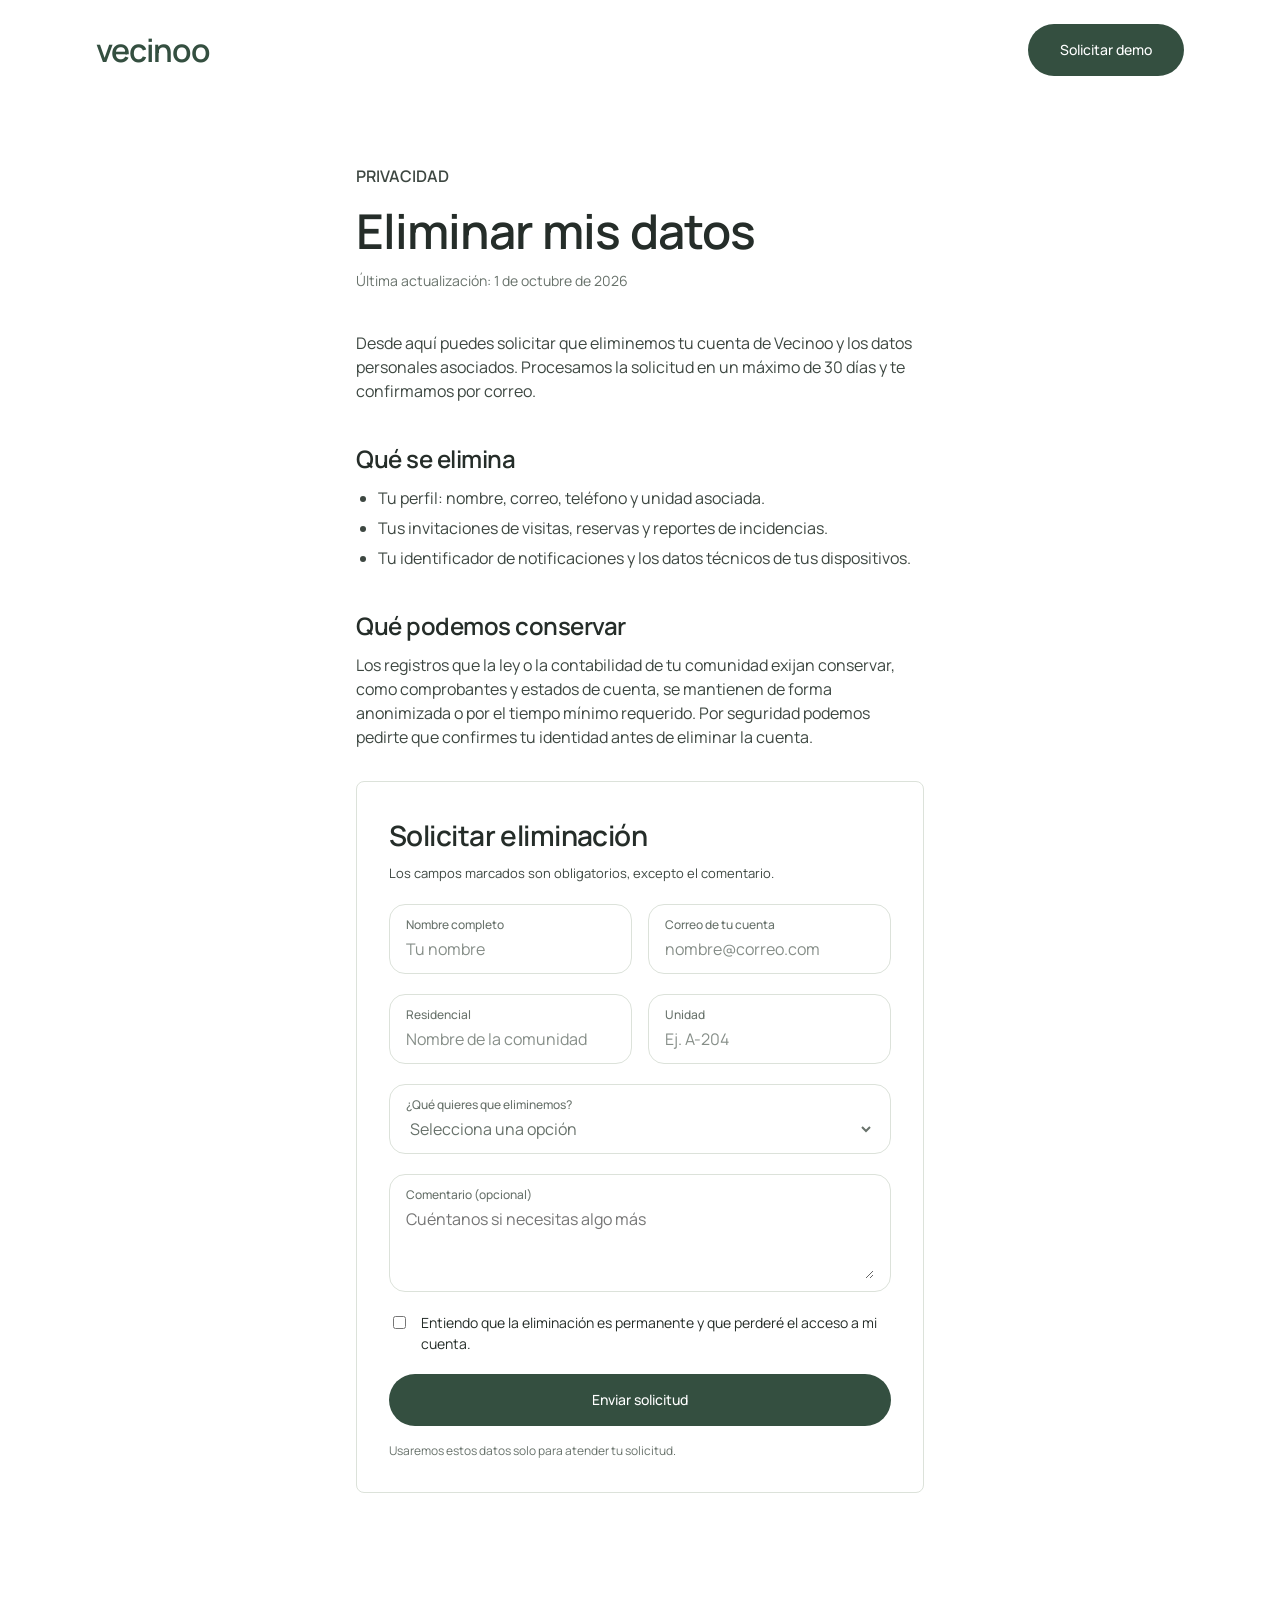
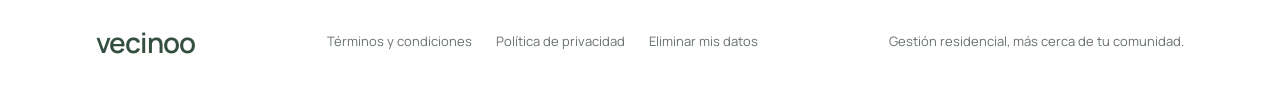
==== eliminar-datos.html @ 98c2f52f "Add terms, privacy policy and data deletion request pages Add /terminos, /privacidad and /eliminar-d" ====
<!doctype html>
<html lang="es">
<head>
<meta charset="UTF-8" />
<meta name="viewport" content="width=device-width, initial-scale=1.0" />
<title>Eliminar mis datos — Vecinoo</title>
<meta name="description" content="Solicita la eliminación de tu cuenta y tus datos personales de Vecinoo." />
<link rel="preconnect" href="https://fonts.googleapis.com">
<link rel="preconnect" href="https://fonts.gstatic.com" crossorigin>
<link href="https://fonts.googleapis.com/css2?family=Manrope:wght@400;500;600;700&display=swap" rel="stylesheet">
<link rel="stylesheet" href="/styles.css" />
</head>
<body>

<header class="nav">
  <div class="container nav-inner">
    <a href="/" class="logo">vecinoo</a>
    <a href="/#demo" class="btn btn-primary">Solicitar demo</a>
  </div>
</header>

<main class="legal">
  <div class="container legal-inner">
    <p class="eyebrow">Privacidad</p>
    <h1>Eliminar mis datos</h1>
    <p class="legal-meta">Última actualización: 1 de octubre de 2026</p>

    <p>Desde aquí puedes solicitar que eliminemos tu cuenta de Vecinoo y los datos personales asociados. Procesamos la solicitud en un máximo de 30 días y te confirmamos por correo.</p>

    <h2>Qué se elimina</h2>
    <ul>
      <li>Tu perfil: nombre, correo, teléfono y unidad asociada.</li>
      <li>Tus invitaciones de visitas, reservas y reportes de incidencias.</li>
      <li>Tu identificador de notificaciones y los datos técnicos de tus dispositivos.</li>
    </ul>

    <h2>Qué podemos conservar</h2>
    <p>Los registros que la ley o la contabilidad de tu comunidad exijan conservar, como comprobantes y estados de cuenta, se mantienen de forma anonimizada o por el tiempo mínimo requerido. Por seguridad podemos pedirte que confirmes tu identidad antes de eliminar la cuenta.</p>

    <form class="demo-form" id="delete-form" novalidate>
      <h3>Solicitar eliminación</h3>
      <p class="form-hint">Los campos marcados son obligatorios, excepto el comentario.</p>
      <div class="form-grid">
          <label class="field"><span>Nombre completo</span><input name="nombre" type="text" placeholder="Tu nombre" autocomplete="name" required /></label>
          <label class="field"><span>Correo de tu cuenta</span><input name="correo" type="email" placeholder="nombre@correo.com" autocomplete="email" required /></label>
          <label class="field"><span>Residencial</span><input name="residencial" type="text" placeholder="Nombre de la comunidad" required /></label>
          <label class="field"><span>Unidad</span><input name="unidad" type="text" placeholder="Ej. A-204" required /></label>
          <label class="field field-wide"><span>¿Qué quieres que eliminemos?</span><select name="alcance" required>
              <option value="" selected disabled>Selecciona una opción</option>
              <option>Mi cuenta y todos mis datos</option>
              <option>Solo algunos datos (indícalos abajo)</option>
            </select></label>
          <label class="field field-wide"><span>Comentario (opcional)</span><textarea name="comentario" placeholder="Cuéntanos si necesitas algo más"></textarea></label>
      </div>
      <label class="check"><input type="checkbox" name="confirmo" required /><span>Entiendo que la eliminación es permanente y que perderé el acceso a mi cuenta.</span></label>
      <button type="submit" class="btn btn-primary btn-block" style="margin-top:20px">Enviar solicitud</button>
      <p class="form-status" id="form-status" role="status" aria-live="polite">Usaremos estos datos solo para atender tu solicitud.</p>
    </form>
  </div>
</main>

<footer class="footer">
  <div class="container footer-inner">
    <a href="/" class="logo">vecinoo</a>
    <nav class="footer-links" aria-label="Legal">
      <a href="/terminos">Términos y condiciones</a>
      <a href="/privacidad">Política de privacidad</a>
      <a href="/eliminar-datos">Eliminar mis datos</a>
    </nav>
    <p>Gestión residencial, más cerca de tu comunidad.</p>
  </div>
</footer>

<script>
  var form = document.getElementById('delete-form');
  var status = document.getElementById('form-status');
  // No backend yet: opens a pre-filled email to the privacy inbox.
  form.addEventListener('submit', function (e) {
    e.preventDefault();
    if (!form.checkValidity()) { form.reportValidity(); return; }
    var d = new FormData(form);
    var body = [
      'Nombre: ' + d.get('nombre'),
      'Correo de la cuenta: ' + d.get('correo'),
      'Residencial: ' + d.get('residencial'),
      'Unidad: ' + d.get('unidad'),
      'Alcance: ' + d.get('alcance'),
      'Comentario: ' + (d.get('comentario') || '—')
    ].join('\n');
    window.location.href = 'mailto:hola@vecinoo.app?subject=' +
      encodeURIComponent('Solicitud de eliminación de datos') + '&body=' + encodeURIComponent(body);
    status.textContent = 'Se abrió tu correo con la solicitud lista para enviar.';
  });
</script>

</body>
</html>
---- styles.css ----
:root {
  --ink: #252d29;
  --muted: #68726b;
  --brand: #344f40;
  --canvas: #f7f8f4;
  --subtle: #eef2eb;
  --accent: #dde8d6;
  --lavender: #e8e3f3;
  --honey: #f8e4af;
  --line: #dce2da;
  --max-width: 1248px;
}

* { box-sizing: border-box; }

html { scroll-behavior: smooth; scroll-padding-top: 100px; }

body {
  margin: 0;
  background: #fff;
  color: var(--ink);
  font-family: 'Manrope', -apple-system, BlinkMacSystemFont, sans-serif;
  line-height: 1.5;
  -webkit-font-smoothing: antialiased;
}

img { max-width: 100%; height: auto; display: block; }

.container { max-width: calc(var(--max-width) + 192px); margin: 0 auto; padding: 0 96px; }

h1, h2, h3, p, ul, ol { margin: 0; }
h1, h2, h3 { font-weight: 600; letter-spacing: -0.02em; }
h2 { font-size: 48px; line-height: 1.12; }
ul, ol { padding: 0; list-style: none; }

.eyebrow {
  font-size: 13px;
  font-weight: 600;
  text-transform: uppercase;
  color: var(--brand);
}

/* Buttons */
.btn {
  display: inline-flex;
  align-items: center;
  justify-content: center;
  height: 52px;
  padding: 0 32px;
  border-radius: 999px;
  border: 0;
  font: 500 14px/20px 'Manrope', sans-serif;
  text-decoration: none;
  cursor: pointer;
  transition: opacity 0.15s ease, background 0.15s ease;
}
.btn-primary { background: var(--brand); color: #fff; }
.btn-primary:hover { opacity: 0.9; }
.btn-text { background: transparent; color: var(--brand); }
.btn-text:hover { background: var(--subtle); }
.btn-block { width: 100%; }
.btn:focus-visible, a:focus-visible, input:focus-visible, select:focus-visible {
  outline: 2px solid var(--brand);
  outline-offset: 2px;
}

/* Nav */
.nav { position: sticky; top: 0; z-index: 20; background: rgba(255, 255, 255, 0.92); backdrop-filter: blur(8px); }
.nav-inner { height: 100px; display: flex; align-items: center; justify-content: space-between; gap: 24px; }
.nav .btn { height: 52px; }
.logo { font-size: 32px; font-weight: 600; letter-spacing: -0.03em; color: var(--brand); text-decoration: none; }
.nav-links { display: flex; gap: 32px; }
.nav-links a { font-size: 14px; font-weight: 500; color: var(--brand); text-decoration: none; }
.nav-links a:hover { text-decoration: underline; text-underline-offset: 4px; }

/* Hero */
.hero { padding-top: 40px; }
.hero-inner { display: flex; flex-direction: column; align-items: center; text-align: center; gap: 24px; }
.hero h1 { font-size: 64px; line-height: 1.12; }
.hero .lede { font-size: 20px; color: var(--muted); }
.hero-actions { display: flex; gap: 16px; }
.hero-note { font-size: 13px; color: var(--muted); }
.hero-stage { width: 100%; background: var(--lavender); margin-top: 8px; }
.hero-stage img { width: 100%; }

/* Value strip */
.value-strip { background: var(--ink); color: #fff; }
.value-strip ul { display: flex; justify-content: space-between; gap: 24px; padding-top: 26px; padding-bottom: 26px; font-size: 14px; }
.value-strip li { display: flex; gap: 18px; }
.value-strip li span { color: var(--honey); font-weight: 600; }

/* Profiles */
.profiles { padding: 88px 0; }
.profiles-head { display: flex; justify-content: space-between; align-items: flex-start; gap: 48px; margin: 40px 0 40px; }
.profiles-head p { width: 460px; flex: none; font-size: 20px; color: var(--muted); }
.profile-grid { display: grid; grid-template-columns: repeat(3, 1fr); gap: 24px; }
.profile-card { border-radius: 16px; padding: 28px; display: flex; flex-direction: column; min-height: 303px; }
.profile-card h3 { font-size: 26px; line-height: 1.45; margin: 24px 0 12px; }
.profile-card p:not(.card-tag) { color: var(--muted); font-size: 16px; margin-bottom: auto; }
.card-tag { font-size: 12px; font-weight: 600; text-transform: uppercase; color: var(--brand); }
.card-link { margin-top: 24px; font-size: 14px; font-weight: 600; color: var(--brand); text-decoration: none; }
.card-link:hover { text-decoration: underline; text-underline-offset: 4px; }
.tone-sage { background: var(--subtle); }
.tone-lavender { background: var(--lavender); }
.tone-honey { background: #fdf1d2; }

/* Experience */
.experience { background: var(--subtle); padding: 88px 0; }
.experience-inner { display: grid; grid-template-columns: 520px 1fr; gap: 80px; align-items: center; }
.experience h2 { margin: 24px 0 24px; }
.experience-lede { font-size: 18px; color: var(--muted); margin-bottom: 36px; max-width: 500px; }
.feature-list li { border-top: 1px solid var(--line); padding: 16px 0 22px; }
.feature-list h3 { font-size: 20px; font-weight: 500; margin-bottom: 8px; }
.feature-list p { color: var(--muted); }
.experience-art { display: flex; justify-content: center; }
.experience-art img { width: 100%; max-width: 654px; }

/* Pricing */
.pricing { padding: 88px 0 96px; text-align: center; }
.pricing h2 { margin: 28px 0 28px; }
.pricing-lede { font-size: 18px; color: var(--muted); }

.pricing-calculator { max-width: 560px; margin: 36px auto 40px; text-align: left; }
.pricing-calculator label { display: flex; justify-content: space-between; font-size: 16px; font-weight: 500; margin-bottom: 16px; }
.pricing-calculator output { font-weight: 600; color: var(--brand); }
.pricing-calculator input[type="range"] {
  --fill: 10%;
  width: 100%;
  height: 6px;
  border-radius: 999px;
  appearance: none;
  -webkit-appearance: none;
  cursor: pointer;
  background: linear-gradient(to right, var(--brand) var(--fill), var(--line) var(--fill));
}
.pricing-calculator input[type="range"]::-webkit-slider-thumb {
  -webkit-appearance: none; appearance: none;
  width: 22px; height: 22px; border-radius: 50%;
  background: var(--brand); border: 0;
}
.pricing-calculator input[type="range"]::-moz-range-thumb {
  width: 22px; height: 22px; border-radius: 50%;
  background: var(--brand); border: 0;
}

.pricing-grid { display: grid; grid-template-columns: repeat(3, 1fr); gap: 24px; text-align: left; }
.price-card { display: flex; flex-direction: column; padding: 28px; border: 1px solid var(--line); border-radius: 12px; background: #fff; }
.price-card-featured { background: var(--subtle); border: 2px solid var(--brand); }
.price-card h3 { font-size: 20px; font-weight: 500; margin: 24px 0 24px; }
.price-total { display: flex; justify-content: space-between; align-items: flex-start; }
.price-amount { font-size: 44px; font-weight: 600; line-height: 1.2; letter-spacing: -0.02em; }
.price-period { font-size: 14px; color: var(--muted); padding-top: 6px; }
.price-per-unit { font-size: 14px; color: var(--muted); padding: 8px 0 20px; border-bottom: 1px solid var(--line); margin-bottom: 20px; }
.check-list { display: flex; flex-direction: column; gap: 12px; margin-bottom: 32px; font-size: 16px; }
.check-list li::before { content: "✓"; margin-right: 10px; font-weight: 600; }
.price-card .btn { margin-top: auto; }
.pricing-note { margin-top: 32px; font-size: 13px; color: var(--muted); }

/* Demo */
.demo { background: var(--ink); color: #fff; padding: 88px 0; }
.demo-inner { display: grid; grid-template-columns: 480px 1fr; gap: 96px; align-items: center; }
.demo .eyebrow { color: var(--honey); }
.demo h2 { font-size: 46px; margin: 28px 0; }
.demo-lede { font-size: 18px; margin-bottom: 28px; max-width: 460px; }
.demo-steps { border-top: 1px solid var(--line); padding-top: 28px; display: flex; flex-direction: column; gap: 0; font-size: 16px; }
.demo-steps li span { display: inline-block; width: 36px; }

.demo-form { background: #fff; color: var(--ink); border-radius: 8px; padding: 32px; }
.demo-form h3 { font-size: 28px; }
.form-hint { font-size: 13px; color: var(--muted); margin: 8px 0 20px; }
.form-grid { display: grid; grid-template-columns: 1fr 1fr; gap: 20px 16px; margin-bottom: 20px; }
.field {
  display: flex; flex-direction: column; gap: 4px;
  padding: 12px 16px;
  border: 1px solid var(--line);
  border-radius: 16px;
  background: #fff;
}
.field:focus-within { border-color: var(--brand); }
.field-wide { grid-column: 1 / -1; }
.field span { font-size: 12px; font-weight: 500; color: var(--muted); line-height: 16px; }
.field input, .field select {
  border: 0; padding: 0; background: transparent; outline: 0;
  font: 400 16px/24px 'Manrope', sans-serif;
  color: var(--ink);
  width: 100%;
}
.field input::placeholder { color: var(--muted); opacity: 0.8; }
.field select:invalid { color: var(--muted); }
.field:has(:user-invalid) { border-color: #b3261e; }
.form-status { font-size: 12px; color: var(--muted); margin-top: 16px; }

/* Footer */
.footer-inner { display: flex; align-items: center; justify-content: space-between; padding-top: 32px; padding-bottom: 32px; }
.footer-inner p { font-size: 13px; color: var(--muted); }
.footer .logo { font-size: 28px; }

/* Tablet */
@media (max-width: 1100px) {
  .container { padding: 0 40px; }
  .hero h1 { font-size: 52px; }
  h2 { font-size: 40px; }
  .profiles-head { flex-direction: column; gap: 20px; }
  .profiles-head p { width: auto; }
  .experience-inner { grid-template-columns: 1fr; gap: 48px; }
  .demo-inner { grid-template-columns: 1fr; gap: 48px; }
  .demo-lede { max-width: none; }
}

/* Mobile */
@media (max-width: 760px) {
  html { scroll-padding-top: 76px; }
  .container { padding: 0 20px; }
  .nav-inner { height: 76px; }
  .nav-links { display: none; }
  .logo { font-size: 26px; }
  .nav .btn { height: 44px; padding: 0 20px; }
  .hero h1 { font-size: 36px; }
  .hero h1 br, .hero .lede br, .pricing h2 br, .pricing-lede br { display: none; }
  .hero .lede { font-size: 17px; }
  .hero-actions { flex-direction: column; width: 100%; }
  .hero-actions .btn { width: 100%; }
  .hero-stage { margin: 8px -20px 0; width: calc(100% + 40px); }
  .value-strip ul { flex-wrap: wrap; gap: 12px 24px; }
  .value-strip li { width: calc(50% - 12px); }
  h2 { font-size: 32px; }
  .profiles, .experience, .demo { padding: 56px 0; }
  .pricing { padding: 56px 0; }
  .profile-grid, .pricing-grid { grid-template-columns: 1fr; }
  .profile-card { min-height: 0; }
  .profile-card h3 { font-size: 22px; }
  .form-grid { grid-template-columns: 1fr; }
  .demo h2 { font-size: 34px; }
  .demo-form { padding: 24px 20px; }
  .footer-inner { flex-direction: column; gap: 8px; text-align: center; }
}

/* Legal pages */
.legal { padding: 64px 0 96px; }
.legal-inner { max-width: 760px; }
.legal h1 { font-size: 48px; line-height: 1.12; margin: 16px 0 12px; }
.legal .legal-meta { font-size: 14px; color: var(--muted); margin-bottom: 40px; }
.legal h2 { font-size: 24px; line-height: 1.3; margin: 40px 0 12px; }
.legal p, .legal li { font-size: 16px; color: #3d4741; }
.legal p + p { margin-top: 12px; }
.legal ul { list-style: disc; padding-left: 22px; margin-top: 12px; display: flex; flex-direction: column; gap: 6px; }
.legal a { color: var(--brand); text-underline-offset: 3px; }
.legal .demo-form { margin-top: 32px; border: 1px solid var(--line); padding: 32px; }
.legal .check { display: flex; gap: 12px; align-items: flex-start; font-size: 14px; color: var(--ink); }
.legal .check input { margin-top: 4px; accent-color: var(--brand); }
.legal textarea {
  border: 0; padding: 0; background: transparent; outline: 0; resize: vertical; min-height: 72px;
  font: 400 16px/24px 'Manrope', sans-serif; color: var(--ink); width: 100%;
}
.footer-links { display: flex; gap: 24px; flex-wrap: wrap; }
.footer-links a { font-size: 13px; color: var(--muted); text-decoration: none; }
.footer-links a:hover { color: var(--brand); text-decoration: underline; text-underline-offset: 3px; }

@media (max-width: 760px) {
  .legal { padding: 40px 0 64px; }
  .legal h1 { font-size: 34px; }
  .legal .demo-form { padding: 24px 20px; }
  .footer-inner { flex-wrap: wrap; justify-content: center; }
  .footer-links { justify-content: center; }
}
.legal .form-hint { font-size: 13px; margin: 8px 0 20px; }
.legal .form-status { font-size: 12px; color: var(--muted); margin-top: 16px; }
.legal .demo-form h3 { margin: 0; }
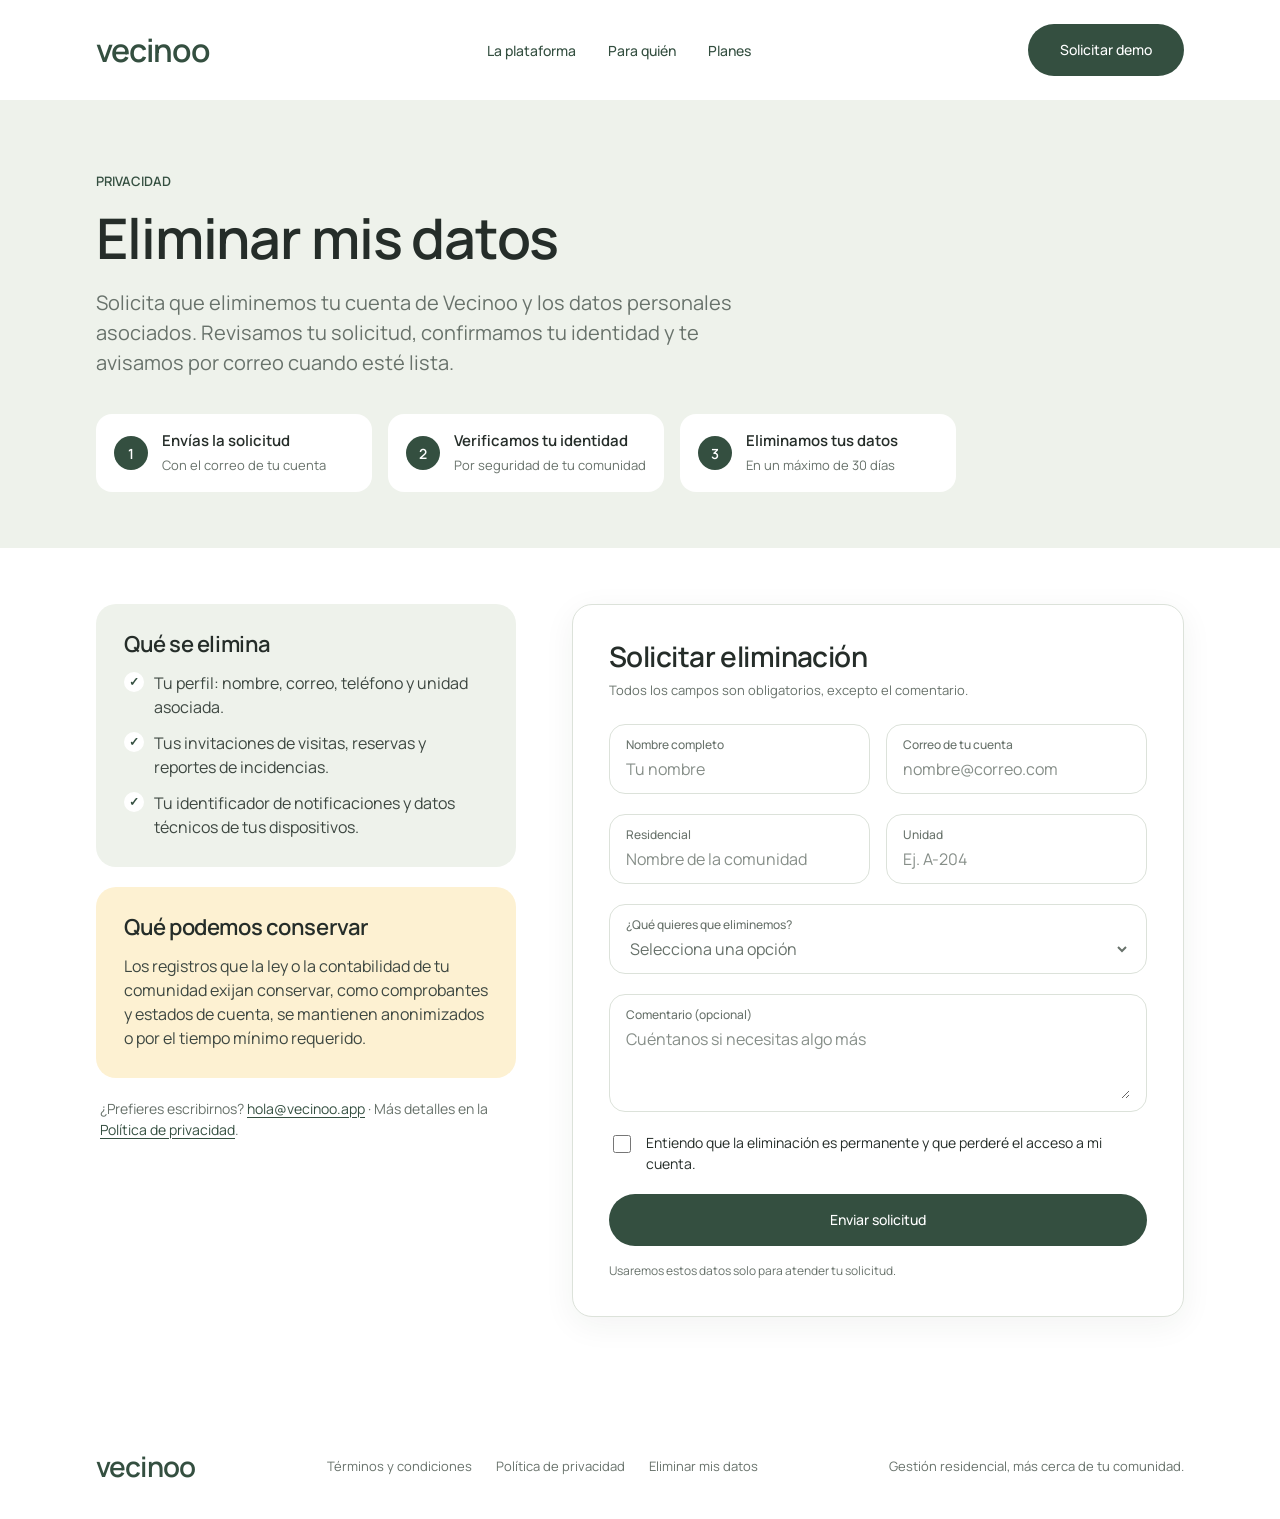
==== commit 195d032b: "Redesign legal pages and set El Salvador jurisdiction Add hero header, sticky table of contents, num" ====
--- a/eliminar-datos.html
+++ b/eliminar-datos.html
@@ -15,31 +15,49 @@
 <header class="nav">
   <div class="container nav-inner">
     <a href="/" class="logo">vecinoo</a>
+    <nav class="nav-links" aria-label="Principal">
+      <a href="/#plataforma">La plataforma</a>
+      <a href="/#para-quien">Para quién</a>
+      <a href="/#planes">Planes</a>
+    </nav>
     <a href="/#demo" class="btn btn-primary">Solicitar demo</a>
   </div>
 </header>
 
-<main class="legal">
-  <div class="container legal-inner">
-    <p class="eyebrow">Privacidad</p>
-    <h1>Eliminar mis datos</h1>
-    <p class="legal-meta">Última actualización: 1 de octubre de 2026</p>
+<main>
+  <section class="legal-hero">
+    <div class="container">
+      <p class="eyebrow">Privacidad</p>
+      <h1>Eliminar mis datos</h1>
+      <p class="legal-lede">Solicita que eliminemos tu cuenta de Vecinoo y los datos personales asociados. Revisamos tu solicitud, confirmamos tu identidad y te avisamos por correo cuando esté lista.</p>
+      <ol class="steps">
+        <li><span>1</span><div><strong>Envías la solicitud</strong><small>Con el correo de tu cuenta</small></div></li>
+        <li><span>2</span><div><strong>Verificamos tu identidad</strong><small>Por seguridad de tu comunidad</small></div></li>
+        <li><span>3</span><div><strong>Eliminamos tus datos</strong><small>En un máximo de 30 días</small></div></li>
+      </ol>
+    </div>
+  </section>
 
-    <p>Desde aquí puedes solicitar que eliminemos tu cuenta de Vecinoo y los datos personales asociados. Procesamos la solicitud en un máximo de 30 días y te confirmamos por correo.</p>
+  <div class="container delete-layout">
+    <div class="delete-info">
+      <article class="info-card">
+        <h2>Qué se elimina</h2>
+        <ul class="tick-list">
+          <li>Tu perfil: nombre, correo, teléfono y unidad asociada.</li>
+          <li>Tus invitaciones de visitas, reservas y reportes de incidencias.</li>
+          <li>Tu identificador de notificaciones y datos técnicos de tus dispositivos.</li>
+        </ul>
+      </article>
+      <article class="info-card info-card-warm">
+        <h2>Qué podemos conservar</h2>
+        <p>Los registros que la ley o la contabilidad de tu comunidad exijan conservar, como comprobantes y estados de cuenta, se mantienen anonimizados o por el tiempo mínimo requerido.</p>
+      </article>
+      <p class="info-foot">¿Prefieres escribirnos? <a href="mailto:hola@vecinoo.app">hola@vecinoo.app</a> · Más detalles en la <a href="/privacidad">Política de privacidad</a>.</p>
+    </div>
 
-    <h2>Qué se elimina</h2>
-    <ul>
-      <li>Tu perfil: nombre, correo, teléfono y unidad asociada.</li>
-      <li>Tus invitaciones de visitas, reservas y reportes de incidencias.</li>
-      <li>Tu identificador de notificaciones y los datos técnicos de tus dispositivos.</li>
-    </ul>
-
-    <h2>Qué podemos conservar</h2>
-    <p>Los registros que la ley o la contabilidad de tu comunidad exijan conservar, como comprobantes y estados de cuenta, se mantienen de forma anonimizada o por el tiempo mínimo requerido. Por seguridad podemos pedirte que confirmes tu identidad antes de eliminar la cuenta.</p>
-
-    <form class="demo-form" id="delete-form" novalidate>
-      <h3>Solicitar eliminación</h3>
-      <p class="form-hint">Los campos marcados son obligatorios, excepto el comentario.</p>
+    <form class="demo-form delete-form" id="delete-form" novalidate>
+      <h2>Solicitar eliminación</h2>
+      <p class="form-hint">Todos los campos son obligatorios, excepto el comentario.</p>
       <div class="form-grid">
           <label class="field"><span>Nombre completo</span><input name="nombre" type="text" placeholder="Tu nombre" autocomplete="name" required /></label>
           <label class="field"><span>Correo de tu cuenta</span><input name="correo" type="email" placeholder="nombre@correo.com" autocomplete="email" required /></label>
@@ -53,7 +71,7 @@
           <label class="field field-wide"><span>Comentario (opcional)</span><textarea name="comentario" placeholder="Cuéntanos si necesitas algo más"></textarea></label>
       </div>
       <label class="check"><input type="checkbox" name="confirmo" required /><span>Entiendo que la eliminación es permanente y que perderé el acceso a mi cuenta.</span></label>
-      <button type="submit" class="btn btn-primary btn-block" style="margin-top:20px">Enviar solicitud</button>
+      <button type="submit" class="btn btn-primary btn-block">Enviar solicitud</button>
       <p class="form-status" id="form-status" role="status" aria-live="polite">Usaremos estos datos solo para atender tu solicitud.</p>
     </form>
   </div>
--- a/styles.css
+++ b/styles.css
@@ -235,34 +235,92 @@
   .footer-inner { flex-direction: column; gap: 8px; text-align: center; }
 }
 
-/* Legal pages */
-.legal { padding: 64px 0 96px; }
-.legal-inner { max-width: 760px; }
-.legal h1 { font-size: 48px; line-height: 1.12; margin: 16px 0 12px; }
-.legal .legal-meta { font-size: 14px; color: var(--muted); margin-bottom: 40px; }
-.legal h2 { font-size: 24px; line-height: 1.3; margin: 40px 0 12px; }
-.legal p, .legal li { font-size: 16px; color: #3d4741; }
-.legal p + p { margin-top: 12px; }
-.legal ul { list-style: disc; padding-left: 22px; margin-top: 12px; display: flex; flex-direction: column; gap: 6px; }
-.legal a { color: var(--brand); text-underline-offset: 3px; }
-.legal .demo-form { margin-top: 32px; border: 1px solid var(--line); padding: 32px; }
-.legal .check { display: flex; gap: 12px; align-items: flex-start; font-size: 14px; color: var(--ink); }
-.legal .check input { margin-top: 4px; accent-color: var(--brand); }
-.legal textarea {
-  border: 0; padding: 0; background: transparent; outline: 0; resize: vertical; min-height: 72px;
-  font: 400 16px/24px 'Manrope', sans-serif; color: var(--ink); width: 100%;
-}
 .footer-links { display: flex; gap: 24px; flex-wrap: wrap; }
 .footer-links a { font-size: 13px; color: var(--muted); text-decoration: none; }
 .footer-links a:hover { color: var(--brand); text-decoration: underline; text-underline-offset: 3px; }
 
 @media (max-width: 760px) {
-  .legal { padding: 40px 0 64px; }
-  .legal h1 { font-size: 34px; }
-  .legal .demo-form { padding: 24px 20px; }
   .footer-inner { flex-wrap: wrap; justify-content: center; }
   .footer-links { justify-content: center; }
 }
-.legal .form-hint { font-size: 13px; margin: 8px 0 20px; }
-.legal .form-status { font-size: 12px; color: var(--muted); margin-top: 16px; }
-.legal .demo-form h3 { margin: 0; }
+
+/* Legal pages */
+.legal-hero { background: var(--subtle); padding: 72px 0 56px; }
+.legal-hero h1 { font-size: 56px; line-height: 1.08; margin: 16px 0 20px; }
+.legal-lede { font-size: 20px; color: var(--muted); max-width: 680px; }
+.legal-meta { display: inline-flex; align-items: center; gap: 10px; margin-top: 28px; padding: 6px 14px; border-radius: 999px; background: #fff; font-size: 13px; font-weight: 500; color: var(--brand); }
+.legal-meta .dot { width: 8px; height: 8px; border-radius: 50%; background: var(--brand); }
+
+.legal-layout { display: grid; grid-template-columns: 260px minmax(0, 1fr); gap: 72px; padding-top: 56px; padding-bottom: 96px; align-items: start; }
+.legal-toc { position: sticky; top: 124px; }
+.toc-title { font-size: 12px; font-weight: 600; text-transform: uppercase; letter-spacing: 0.04em; color: var(--muted); margin-bottom: 12px; }
+.legal-toc ol { display: flex; flex-direction: column; gap: 2px; }
+.legal-toc a { display: flex; gap: 12px; padding: 8px 12px; border-radius: 10px; font-size: 14px; color: var(--muted); text-decoration: none; transition: background 0.15s, color 0.15s; }
+.legal-toc a span { font-weight: 600; font-variant-numeric: tabular-nums; opacity: 0.6; }
+.legal-toc a:hover { background: var(--canvas); color: var(--ink); }
+.legal-toc a.active { background: var(--subtle); color: var(--brand); font-weight: 600; }
+.toc-help { margin-top: 24px; padding: 16px; border-radius: 14px; background: var(--canvas); font-size: 13px; color: var(--muted); }
+.toc-help a { color: var(--brand); font-weight: 600; text-underline-offset: 3px; }
+
+.legal-body { max-width: 720px; }
+.legal-section { padding: 0 0 40px; margin-bottom: 40px; border-bottom: 1px solid var(--line); scroll-margin-top: 110px; }
+.legal-section:last-of-type { border-bottom: 0; margin-bottom: 8px; }
+.legal-section h2 { display: flex; align-items: baseline; gap: 14px; font-size: 26px; line-height: 1.25; margin-bottom: 16px; }
+.legal-section .num { font-size: 14px; font-weight: 600; color: var(--brand); background: var(--accent); border-radius: 999px; padding: 2px 10px; flex: none; transform: translateY(-3px); }
+.legal-section p, .legal-section li { font-size: 17px; line-height: 1.7; color: #3d4741; }
+.legal-section p + p { margin-top: 14px; }
+.legal-section ul { display: flex; flex-direction: column; gap: 10px; margin-top: 14px; }
+.legal-section li { position: relative; padding-left: 28px; }
+.legal-section li::before { content: ""; position: absolute; left: 4px; top: 12px; width: 8px; height: 8px; border-radius: 50%; background: var(--brand); opacity: 0.5; }
+.legal-section strong { color: var(--ink); font-weight: 600; }
+.legal-section a, .info-foot a { color: var(--brand); text-underline-offset: 3px; }
+
+.legal-related { display: grid; grid-template-columns: 1fr 1fr; gap: 16px; margin-top: 8px; }
+.related-card { display: flex; flex-direction: column; gap: 4px; padding: 20px 24px; border-radius: 16px; background: var(--subtle); color: var(--ink); font-weight: 600; text-decoration: none; transition: background 0.15s; }
+.related-card:hover { background: var(--accent); }
+.related-card span { font-size: 12px; font-weight: 600; text-transform: uppercase; letter-spacing: 0.04em; color: var(--brand); }
+
+/* Data deletion */
+.steps { display: grid; grid-template-columns: repeat(3, 1fr); gap: 16px; margin-top: 36px; max-width: 860px; }
+.steps li { display: flex; gap: 14px; align-items: center; padding: 16px 18px; border-radius: 16px; background: #fff; }
+.steps li > span { flex: none; display: grid; place-items: center; width: 34px; height: 34px; border-radius: 50%; background: var(--brand); color: #fff; font-size: 14px; font-weight: 600; }
+.steps strong { display: block; font-size: 15px; font-weight: 600; }
+.steps small { font-size: 13px; color: var(--muted); }
+
+.delete-layout { display: grid; grid-template-columns: minmax(0, 420px) minmax(0, 1fr); gap: 56px; padding-top: 56px; padding-bottom: 96px; align-items: start; }
+.delete-info { display: flex; flex-direction: column; gap: 20px; }
+.info-card { padding: 28px; border-radius: 20px; background: var(--subtle); }
+.info-card-warm { background: #fdf1d2; }
+.info-card h2 { font-size: 22px; margin-bottom: 14px; }
+.info-card p { font-size: 16px; color: #3d4741; }
+.tick-list { display: flex; flex-direction: column; gap: 12px; }
+.tick-list li { position: relative; padding-left: 30px; font-size: 16px; color: #3d4741; }
+.tick-list li::before { content: "✓"; position: absolute; left: 0; top: 1px; display: grid; place-items: center; width: 20px; height: 20px; border-radius: 50%; background: #fff; color: var(--brand); font-size: 12px; font-weight: 700; }
+.info-foot { font-size: 14px; color: var(--muted); padding: 0 4px; }
+
+.delete-form { border: 1px solid var(--line); border-radius: 20px; padding: 36px; box-shadow: 0 8px 32px rgba(36, 48, 38, 0.06); }
+.delete-form h2 { font-size: 28px; }
+.delete-form .form-hint { margin: 8px 0 24px; }
+.delete-form textarea { border: 0; padding: 0; background: transparent; outline: 0; resize: vertical; min-height: 72px; font: 400 16px/24px 'Manrope', sans-serif; color: var(--ink); width: 100%; }
+.delete-form textarea::placeholder { color: var(--muted); opacity: 0.8; }
+.check { display: flex; gap: 12px; align-items: flex-start; font-size: 14px; color: var(--ink); margin-bottom: 20px; }
+.check input { margin-top: 3px; width: 18px; height: 18px; accent-color: var(--brand); flex: none; }
+
+@media (max-width: 1100px) {
+  .legal-layout { grid-template-columns: minmax(0, 1fr); gap: 32px; }
+  .legal-toc { position: static; min-width: 0; }
+  .legal-toc ol { flex-direction: row; overflow-x: auto; gap: 8px; padding-bottom: 8px; scrollbar-width: none; }
+  .legal-toc a { white-space: nowrap; background: var(--canvas); }
+  .toc-help { display: none; }
+  .delete-layout { grid-template-columns: minmax(0, 1fr); gap: 32px; }
+}
+@media (max-width: 760px) {
+  .legal-hero { padding: 48px 0 40px; }
+  .legal-hero h1 { font-size: 36px; }
+  .legal-lede { font-size: 17px; }
+  .legal-layout, .delete-layout { padding-top: 32px; padding-bottom: 64px; }
+  .legal-section h2 { font-size: 22px; flex-wrap: wrap; gap: 8px; }
+  .legal-section p, .legal-section li { font-size: 16px; }
+  .legal-related, .steps { grid-template-columns: 1fr; }
+  .delete-form { padding: 24px 20px; }
+}
